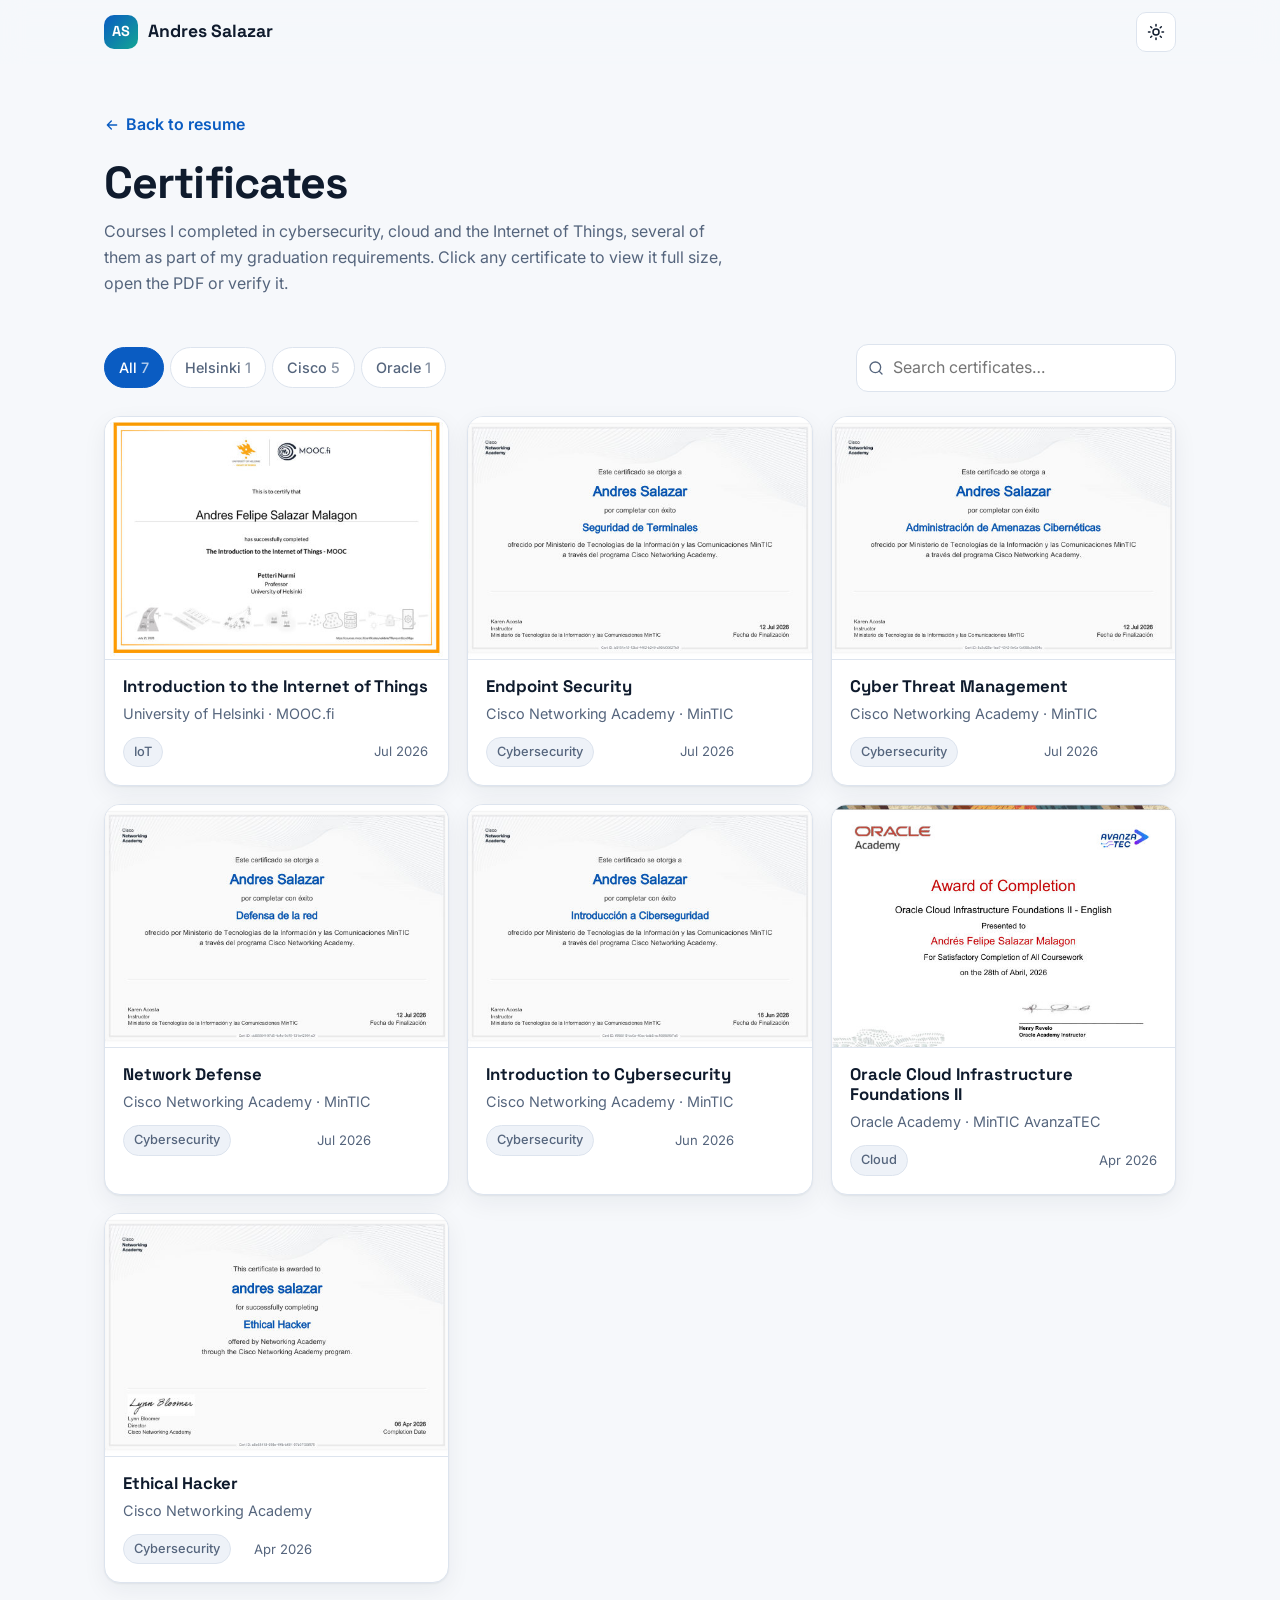
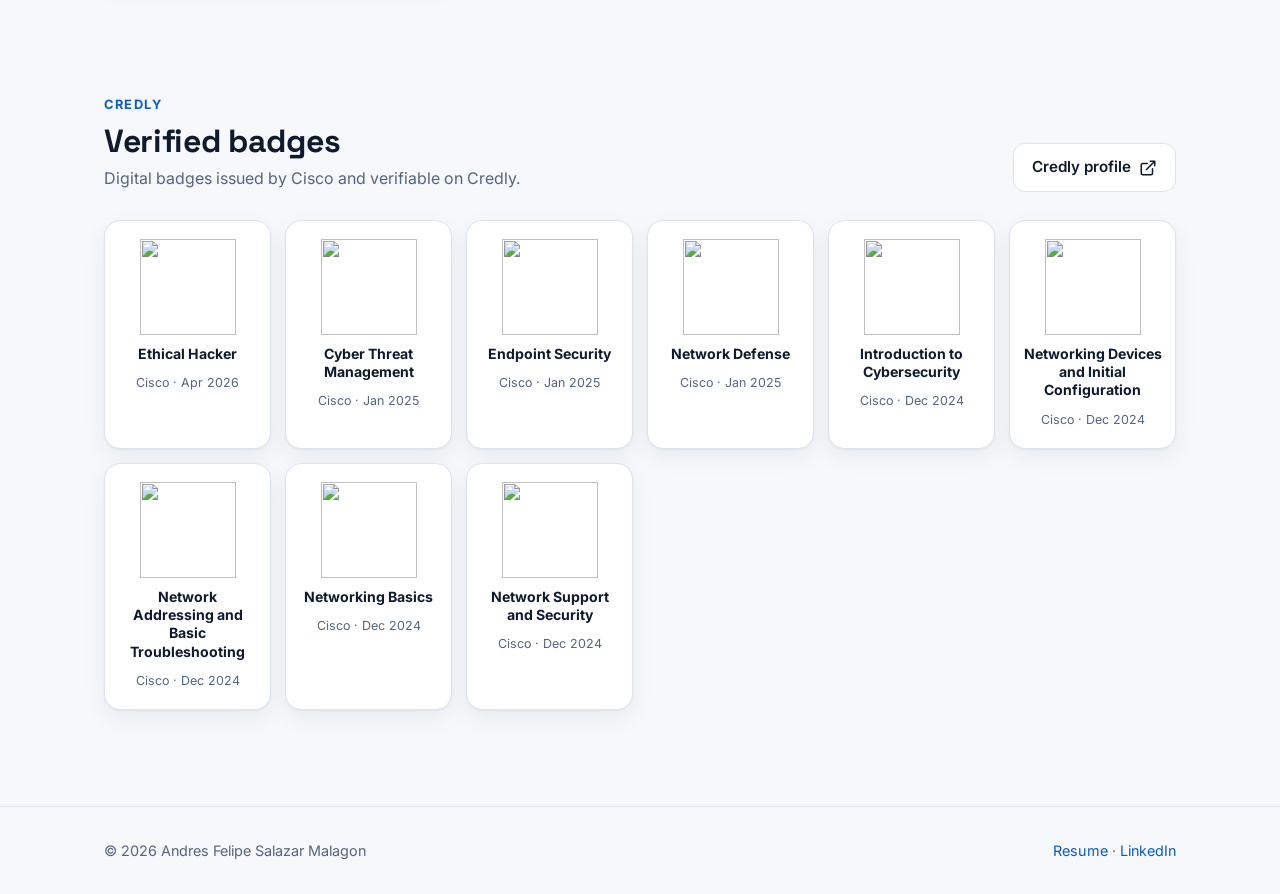
==== certificates.html @ c049ffec "Redesign site, add certificates gallery and Pages workflow - New responsive design with light/dark m" ====
<!DOCTYPE html>
<html lang="en">
<head>
    <meta charset="UTF-8">
    <meta name="viewport" content="width=device-width, initial-scale=1.0">
    <title>Certificates · Andres Felipe Salazar Malagon</title>
    <meta name="description" content="Certificates and verified badges earned by Andres Felipe Salazar Malagon: Cisco, Oracle and University of Helsinki.">
    <link rel="icon" href="data:image/svg+xml,%3Csvg xmlns='http://www.w3.org/2000/svg' viewBox='0 0 64 64'%3E%3Crect width='64' height='64' rx='16' fill='%230a5cc2'/%3E%3Ctext x='50%25' y='54%25' dominant-baseline='middle' text-anchor='middle' font-family='Arial' font-weight='700' font-size='26' fill='white'%3EAS%3C/text%3E%3C/svg%3E">
    <link rel="preconnect" href="https://fonts.googleapis.com">
    <link rel="preconnect" href="https://fonts.gstatic.com" crossorigin>
    <link href="https://fonts.googleapis.com/css2?family=Inter:wght@400;500;600;700&family=Space+Grotesk:wght@500;600;700&display=swap" rel="stylesheet">
    <link rel="stylesheet" href="assets/css/styles.css">
    <script>
        try {
            const t = localStorage.getItem("theme");
            document.documentElement.dataset.theme = t || (matchMedia("(prefers-color-scheme: dark)").matches ? "dark" : "light");
        } catch { /* storage unavailable */ }
    </script>
</head>
<body>
    <svg width="0" height="0" style="position:absolute" aria-hidden="true">
        <defs>
            <symbol id="i-sun" viewBox="0 0 24 24" fill="none" stroke="currentColor" stroke-width="2" stroke-linecap="round"><circle cx="12" cy="12" r="4"/><path d="M12 2v2M12 20v2M4.9 4.9l1.4 1.4M17.7 17.7l1.4 1.4M2 12h2M20 12h2M4.9 19.1l1.4-1.4M17.7 6.3l1.4-1.4"/></symbol>
            <symbol id="i-moon" viewBox="0 0 24 24" fill="none" stroke="currentColor" stroke-width="2" stroke-linecap="round" stroke-linejoin="round"><path d="M21 12.8A9 9 0 1 1 11.2 3a7 7 0 0 0 9.8 9.8Z"/></symbol>
            <symbol id="i-back" viewBox="0 0 24 24" fill="none" stroke="currentColor" stroke-width="2" stroke-linecap="round" stroke-linejoin="round"><path d="M19 12H5M11 18l-6-6 6-6"/></symbol>
            <symbol id="i-search" viewBox="0 0 24 24" fill="none" stroke="currentColor" stroke-width="2" stroke-linecap="round" stroke-linejoin="round"><circle cx="11" cy="11" r="8"/><path d="m21 21-4.3-4.3"/></symbol>
            <symbol id="i-x" viewBox="0 0 24 24" fill="none" stroke="currentColor" stroke-width="2" stroke-linecap="round"><path d="M18 6 6 18M6 6l12 12"/></symbol>
            <symbol id="i-left" viewBox="0 0 24 24" fill="none" stroke="currentColor" stroke-width="2" stroke-linecap="round" stroke-linejoin="round"><path d="m15 18-6-6 6-6"/></symbol>
            <symbol id="i-right" viewBox="0 0 24 24" fill="none" stroke="currentColor" stroke-width="2" stroke-linecap="round" stroke-linejoin="round"><path d="m9 18 6-6-6-6"/></symbol>
            <symbol id="i-external" viewBox="0 0 24 24" fill="none" stroke="currentColor" stroke-width="2" stroke-linecap="round" stroke-linejoin="round"><path d="M15 3h6v6M10 14 21 3M18 13v6a2 2 0 0 1-2 2H5a2 2 0 0 1-2-2V8a2 2 0 0 1 2-2h6"/></symbol>
            <symbol id="i-download" viewBox="0 0 24 24" fill="none" stroke="currentColor" stroke-width="2" stroke-linecap="round" stroke-linejoin="round"><path d="M21 15v4a2 2 0 0 1-2 2H5a2 2 0 0 1-2-2v-4M7 10l5 5 5-5M12 15V3"/></symbol>
            <symbol id="i-check" viewBox="0 0 24 24" fill="none" stroke="currentColor" stroke-width="2" stroke-linecap="round" stroke-linejoin="round"><path d="M22 11.1V12a10 10 0 1 1-5.9-9.1"/><path d="m22 4-10 10-3-3"/></symbol>
        </defs>
    </svg>

    <a class="skip-link" href="#main">Skip to content</a>

    <header class="nav">
        <div class="container">
            <a class="brand" href="index.html" aria-label="Andres Salazar, home">
                <span class="brand-mark">AS</span>
                <span class="brand-name">Andres Salazar</span>
            </a>
            <div class="nav-actions">
                <button class="icon-btn theme-toggle" type="button" aria-label="Toggle dark mode">
                    <svg class="sun"><use href="#i-sun"/></svg>
                    <svg class="moon"><use href="#i-moon"/></svg>
                </button>
            </div>
        </div>
    </header>

    <main id="main">
        <section class="page-hero">
            <div class="container">
                <a class="back-link" href="index.html"><svg><use href="#i-back"/></svg>Back to resume</a>
                <h1>Certificates</h1>
                <p>Courses I completed in cybersecurity, cloud and the Internet of Things, several of them as part of my graduation requirements. Click any certificate to view it full size, open the PDF or verify it.</p>
            </div>
        </section>

        <section class="section" style="padding-top:8px">
            <div class="container">
                <div class="toolbar">
                    <div class="filters" id="filters" role="group" aria-label="Filter by issuer"></div>
                    <label class="search">
                        <span class="sr-only">Search certificates</span>
                        <svg><use href="#i-search"/></svg>
                        <input type="search" id="search" placeholder="Search certificates…" autocomplete="off">
                    </label>
                </div>
                <div class="cert-grid" id="cert-grid" aria-live="polite"></div>
                <p class="empty" id="empty" hidden>No certificates match your search.</p>
            </div>
        </section>

        <section class="section" id="credentials">
            <div class="container">
                <div class="section-head">
                    <div>
                        <span class="kicker">Credly</span>
                        <h2>Verified badges</h2>
                        <p>Digital badges issued by Cisco and verifiable on Credly.</p>
                    </div>
                    <a class="btn" href="https://www.credly.com/users/andres-salazar.0553cc3f/badges" target="_blank" rel="noopener">Credly profile<svg><use href="#i-external"/></svg></a>
                </div>
                <div class="badges" id="badge-grid"></div>
            </div>
        </section>
    </main>

    <footer class="footer">
        <div class="container">
            <span>© <span id="year">2026</span> Andres Felipe Salazar Malagon</span>
            <span><a href="index.html">Resume</a> · <a href="https://www.linkedin.com/in/andres-felipe-salazar-malagon-7b4092320" target="_blank" rel="noopener">LinkedIn</a></span>
        </div>
    </footer>

    <!-- Certificate viewer -->
    <div class="modal" id="viewer" role="dialog" aria-modal="true" aria-labelledby="viewer-title" hidden>
        <div class="modal-dialog">
            <div class="modal-top">
                <div>
                    <h2 id="viewer-title"></h2>
                    <small id="viewer-sub"></small>
                </div>
                <button class="icon-btn" type="button" id="viewer-close" aria-label="Close"><svg><use href="#i-x"/></svg></button>
            </div>
            <div class="modal-tabs" id="viewer-tabs" role="tablist"></div>
            <div class="modal-img">
                <img id="viewer-img" alt="">
                <button class="icon-btn modal-nav prev" type="button" id="viewer-prev" aria-label="Previous certificate"><svg><use href="#i-left"/></svg></button>
                <button class="icon-btn modal-nav next" type="button" id="viewer-next" aria-label="Next certificate"><svg><use href="#i-right"/></svg></button>
            </div>
            <div class="modal-bottom">
                <span class="cert-id" id="viewer-id"></span>
                <a class="btn" id="viewer-verify" target="_blank" rel="noopener"><svg><use href="#i-check"/></svg>Verify</a>
                <a class="btn" id="viewer-pdf" target="_blank" rel="noopener"><svg><use href="#i-external"/></svg>Open PDF</a>
                <a class="btn btn-primary" id="viewer-download" download><svg><use href="#i-download"/></svg>Download</a>
            </div>
        </div>
    </div>

    <script src="assets/js/data.js"></script>
    <script src="assets/js/main.js"></script>
    <script src="assets/js/certificates.js"></script>
</body>
</html>
---- assets/css/styles.css ----
/* ===== Design tokens ===== */
:root {
    --bg: #f6f8fb;
    --bg-elev: #ffffff;
    --bg-soft: #eef2f8;
    --text: #0f1b2d;
    --text-muted: #55657d;
    --border: #dde4ee;
    --accent: #0a5cc2;
    --accent-strong: #004b87;
    --accent-soft: #e3eefc;
    --accent-2: #12a594;
    --shadow: 0 1px 2px rgba(15, 27, 45, .06), 0 8px 24px rgba(15, 27, 45, .06);
    --shadow-hover: 0 2px 4px rgba(15, 27, 45, .08), 0 16px 40px rgba(15, 27, 45, .12);
    --radius: 16px;
    --radius-sm: 10px;
    --max: 1120px;
    --nav-h: 64px;
    --font: "Inter", system-ui, -apple-system, "Segoe UI", Roboto, sans-serif;
    --font-display: "Space Grotesk", var(--font);
    color-scheme: light;
}

@media (prefers-color-scheme: dark) {
    :root:not([data-theme="light"]) {
        --bg: #0b1220;
        --bg-elev: #111a2c;
        --bg-soft: #16213a;
        --text: #e7edf7;
        --text-muted: #9aa8bf;
        --border: #23304a;
        --accent: #5aa2ff;
        --accent-strong: #8cbcff;
        --accent-soft: #15284a;
        --accent-2: #3dd6c0;
        --shadow: 0 1px 2px rgba(0, 0, 0, .3), 0 8px 24px rgba(0, 0, 0, .25);
        --shadow-hover: 0 2px 4px rgba(0, 0, 0, .35), 0 16px 40px rgba(0, 0, 0, .4);
        color-scheme: dark;
    }
}

:root[data-theme="dark"] {
    --bg: #0b1220;
    --bg-elev: #111a2c;
    --bg-soft: #16213a;
    --text: #e7edf7;
    --text-muted: #9aa8bf;
    --border: #23304a;
    --accent: #5aa2ff;
    --accent-strong: #8cbcff;
    --accent-soft: #15284a;
    --accent-2: #3dd6c0;
    --shadow: 0 1px 2px rgba(0, 0, 0, .3), 0 8px 24px rgba(0, 0, 0, .25);
    --shadow-hover: 0 2px 4px rgba(0, 0, 0, .35), 0 16px 40px rgba(0, 0, 0, .4);
    color-scheme: dark;
}

/* ===== Base ===== */
*, *::before, *::after { box-sizing: border-box; }
[hidden] { display: none !important; }

html { scroll-behavior: smooth; scroll-padding-top: calc(var(--nav-h) + 16px); }

body {
    margin: 0;
    font-family: var(--font);
    font-size: 16px;
    line-height: 1.6;
    color: var(--text);
    background: var(--bg);
    -webkit-font-smoothing: antialiased;
    overflow-x: hidden;
}

img { max-width: 100%; display: block; }
a { color: var(--accent); text-decoration: none; }
a:hover { text-decoration: underline; }
h1, h2, h3 { font-family: var(--font-display); line-height: 1.2; margin: 0; }
p { margin: 0 0 1em; }
:focus-visible { outline: 2px solid var(--accent); outline-offset: 3px; border-radius: 6px; }

.container { width: 100%; max-width: var(--max); margin: 0 auto; padding: 0 16px; }
@media (min-width: 640px) { .container { padding: 0 24px; } }

.sr-only {
    position: absolute; width: 1px; height: 1px; padding: 0; margin: -1px;
    overflow: hidden; clip: rect(0, 0, 0, 0); border: 0;
}

.skip-link {
    position: absolute; left: 16px; top: -48px; z-index: 100;
    background: var(--accent); color: #fff; padding: 8px 14px; border-radius: 8px;
}
.skip-link:focus { top: 12px; }

/* ===== Navigation ===== */
.nav {
    position: sticky; top: 0; z-index: 50;
    height: var(--nav-h);
    background: color-mix(in srgb, var(--bg) 82%, transparent);
    backdrop-filter: saturate(160%) blur(12px);
    -webkit-backdrop-filter: saturate(160%) blur(12px);
    border-bottom: 1px solid transparent;
    transition: border-color .2s;
}
.nav.scrolled { border-bottom-color: var(--border); }
.nav .container { display: flex; align-items: center; justify-content: space-between; height: 100%; gap: 16px; }

.brand {
    font-family: var(--font-display); font-weight: 700; font-size: 1.1rem;
    color: var(--text); display: flex; align-items: center; gap: 10px; white-space: nowrap;
}
@media (max-width: 380px) { .brand-name { display: none; } }
.brand:hover { text-decoration: none; }
.brand-mark {
    width: 34px; height: 34px; border-radius: 10px;
    background: linear-gradient(135deg, var(--accent), var(--accent-2));
    color: #fff; display: grid; place-items: center; font-size: .9rem; letter-spacing: .5px;
}

.nav-links { display: flex; align-items: center; gap: 4px; list-style: none; margin: 0; padding: 0; }
.nav-links a {
    display: block; padding: 8px 12px; border-radius: 8px;
    color: var(--text-muted); font-weight: 500; font-size: .95rem;
}
.nav-links a:hover { color: var(--text); background: var(--bg-soft); text-decoration: none; }
.nav-links a.active { color: var(--accent); background: var(--accent-soft); }

.nav-actions { display: flex; align-items: center; gap: 8px; }

.icon-btn {
    width: 40px; height: 40px; border-radius: 10px;
    display: inline-grid; place-items: center;
    border: 1px solid var(--border); background: var(--bg-elev); color: var(--text);
    cursor: pointer; transition: background .15s, border-color .15s, transform .15s;
}
.icon-btn:hover { background: var(--bg-soft); }
.icon-btn:active { transform: scale(.96); }
.icon-btn svg { width: 18px; height: 18px; }

.theme-toggle .moon { display: none; }
:root[data-theme="dark"] .theme-toggle .sun { display: none; }
:root[data-theme="dark"] .theme-toggle .moon { display: block; }

.menu-toggle { display: none; }

@media (max-width: 860px) {
    .menu-toggle { display: inline-grid; }
    .nav-links {
        position: fixed; top: var(--nav-h); left: 0; right: 0;
        flex-direction: column; align-items: stretch; gap: 2px;
        padding: 12px 16px 20px;
        background: var(--bg-elev); border-bottom: 1px solid var(--border);
        box-shadow: var(--shadow);
        transform: translateY(-8px); opacity: 0; pointer-events: none;
        transition: transform .2s, opacity .2s;
    }
    .nav-links.open { transform: none; opacity: 1; pointer-events: auto; }
    .nav-links a { padding: 12px; }
}

/* ===== Buttons & chips ===== */
.btn {
    display: inline-flex; align-items: center; gap: 8px;
    padding: 11px 18px; border-radius: 12px; font-weight: 600; font-size: .95rem;
    border: 1px solid var(--border); background: var(--bg-elev); color: var(--text);
    cursor: pointer; transition: transform .15s, box-shadow .15s, background .15s;
}
.btn:hover { text-decoration: none; transform: translateY(-1px); box-shadow: var(--shadow); }
.btn svg { width: 18px; height: 18px; }
.btn-primary { background: var(--accent); border-color: var(--accent); color: #fff; }
:root[data-theme="dark"] .btn-primary { color: #06101f; }
@media (prefers-color-scheme: dark) { :root:not([data-theme="light"]) .btn-primary { color: #06101f; } }

.chip {
    display: inline-flex; align-items: center;
    padding: 4px 10px; border-radius: 999px;
    font-size: .8rem; font-weight: 500;
    background: var(--bg-soft); color: var(--text-muted); border: 1px solid var(--border);
}
.chip-list { display: flex; flex-wrap: wrap; gap: 6px; list-style: none; padding: 0; margin: 0; }

/* ===== Hero ===== */
.hero { padding: 56px 0 40px; position: relative; }
.hero::before {
    content: ""; position: absolute; inset: -120px 0 auto; height: 520px; z-index: -1;
    background:
        radial-gradient(600px 300px at 15% 20%, color-mix(in srgb, var(--accent) 18%, transparent), transparent 70%),
        radial-gradient(500px 280px at 85% 10%, color-mix(in srgb, var(--accent-2) 16%, transparent), transparent 70%);
}
.hero-grid { display: grid; grid-template-columns: auto 1fr; gap: 40px; align-items: center; }

.avatar {
    width: 176px; height: 176px; border-radius: 28px; overflow: hidden;
    border: 4px solid var(--bg-elev); box-shadow: var(--shadow-hover);
    background: var(--bg-soft);
}
.avatar img { width: 100%; height: 100%; object-fit: cover; }

.eyebrow {
    display: inline-flex; align-items: center; gap: 8px;
    font-size: .85rem; font-weight: 600; color: var(--accent-2);
    background: color-mix(in srgb, var(--accent-2) 12%, transparent);
    padding: 5px 12px; border-radius: 999px; margin-bottom: 14px;
}
.eyebrow .dot { width: 8px; height: 8px; border-radius: 50%; background: var(--accent-2); animation: pulse 2s infinite; }
@keyframes pulse { 0%, 100% { opacity: 1; } 50% { opacity: .35; } }

.hero h1 { font-size: clamp(2rem, 5vw, 3.2rem); letter-spacing: -.02em; margin-bottom: 8px; }
.hero .role { font-size: clamp(1.05rem, 2.2vw, 1.3rem); color: var(--text-muted); margin-bottom: 18px; }
.hero .role strong { color: var(--text); font-weight: 600; }
.hero .typed { color: var(--accent); font-weight: 600; border-right: 2px solid var(--accent); padding-right: 2px; }
.hero-meta { display: flex; flex-wrap: wrap; gap: 8px 18px; color: var(--text-muted); font-size: .95rem; margin-bottom: 24px; }
.hero-meta span { display: inline-flex; align-items: center; gap: 6px; }
.hero-meta svg { width: 16px; height: 16px; }
.hero-actions { display: flex; flex-wrap: wrap; gap: 10px; }

.stats { display: grid; grid-template-columns: repeat(4, 1fr); gap: 12px; margin-top: 40px; }
.stat {
    background: var(--bg-elev); border: 1px solid var(--border); border-radius: var(--radius);
    padding: 18px; box-shadow: var(--shadow);
}
.stat b { display: block; font-family: var(--font-display); font-size: 1.8rem; color: var(--accent); line-height: 1.1; }
.stat span { color: var(--text-muted); font-size: .9rem; }

@media (max-width: 760px) {
    .hero { padding-top: 32px; }
    .hero-grid { grid-template-columns: 1fr; gap: 24px; }
    .avatar { width: 128px; height: 128px; border-radius: 24px; }
    .stats { grid-template-columns: repeat(2, 1fr); }
}

/* ===== Sections ===== */
.section { padding: 56px 0; }
.section-head { display: flex; align-items: end; justify-content: space-between; gap: 16px; margin-bottom: 28px; flex-wrap: wrap; }
.section-head h2 { font-size: clamp(1.5rem, 3vw, 2rem); letter-spacing: -.01em; }
.section-head p { color: var(--text-muted); margin: 6px 0 0; max-width: 60ch; }
.kicker { font-size: .8rem; font-weight: 700; letter-spacing: .12em; text-transform: uppercase; color: var(--accent); margin-bottom: 6px; display: block; }

.card {
    background: var(--bg-elev); border: 1px solid var(--border); border-radius: var(--radius);
    padding: 24px; box-shadow: var(--shadow);
}

.about-grid { display: grid; grid-template-columns: 1.6fr 1fr; gap: 20px; }
.about-grid .card p:last-child { margin-bottom: 0; }
.facts { list-style: none; margin: 0; padding: 0; display: grid; gap: 14px; }
.facts li { display: grid; gap: 2px; }
.facts small { color: var(--text-muted); font-size: .8rem; text-transform: uppercase; letter-spacing: .06em; }
@media (max-width: 760px) { .about-grid { grid-template-columns: 1fr; } }

/* ===== Timeline ===== */
.timeline { position: relative; display: grid; gap: 20px; padding-left: 28px; }
.timeline::before { content: ""; position: absolute; left: 7px; top: 8px; bottom: 8px; width: 2px; background: var(--border); }
.tl-item { position: relative; }
.tl-item::before {
    content: ""; position: absolute; left: -28px; top: 28px;
    width: 16px; height: 16px; border-radius: 50%;
    background: var(--bg); border: 3px solid var(--accent);
}
.tl-item.current::before { background: var(--accent); box-shadow: 0 0 0 5px var(--accent-soft); }
.tl-head { display: flex; justify-content: space-between; align-items: start; gap: 12px; flex-wrap: wrap; margin-bottom: 8px; }
.tl-head h3 { font-size: 1.2rem; }
.tl-org { color: var(--accent); font-weight: 600; }
.tl-date { font-size: .85rem; color: var(--text-muted); white-space: nowrap; background: var(--bg-soft); padding: 4px 10px; border-radius: 999px; }
.tl-item ul { margin: 12px 0 0; padding-left: 18px; color: var(--text-muted); }
.tl-item li { margin: 6px 0; }
.tl-item li::marker { color: var(--accent); }
.tl-item .chip-list { margin-top: 14px; }

.collapsible { overflow: hidden; transition: max-height .35s ease; }
.collapsible:not(.expanded) { max-height: 140px; mask-image: linear-gradient(#000 60%, transparent); -webkit-mask-image: linear-gradient(#000 60%, transparent); }
.toggle-more {
    margin-top: 10px; background: none; border: 0; padding: 4px 0; cursor: pointer;
    color: var(--accent); font-weight: 600; font: inherit; display: inline-flex; align-items: center; gap: 6px;
}
.toggle-more svg { width: 16px; height: 16px; transition: transform .2s; }
.toggle-more[aria-expanded="true"] svg { transform: rotate(180deg); }

/* ===== Projects ===== */
.grid-cards { display: grid; grid-template-columns: repeat(auto-fill, minmax(280px, 1fr)); gap: 16px; }
.project { display: flex; flex-direction: column; gap: 10px; transition: transform .2s, box-shadow .2s, border-color .2s; }
.project:hover { transform: translateY(-4px); box-shadow: var(--shadow-hover); border-color: color-mix(in srgb, var(--accent) 40%, var(--border)); }
.project-icon {
    width: 44px; height: 44px; border-radius: 12px; display: grid; place-items: center;
    background: var(--accent-soft); color: var(--accent);
}
.project-icon svg { width: 22px; height: 22px; }
.project h3 { font-size: 1.08rem; }
.project p { color: var(--text-muted); font-size: .95rem; margin: 0; flex: 1; }
.project .meta { font-size: .8rem; color: var(--text-muted); }

/* ===== Skills ===== */
.skills-grid { display: grid; grid-template-columns: repeat(auto-fit, minmax(240px, 1fr)); gap: 16px; }
.skills-grid h3 { font-size: 1rem; margin-bottom: 12px; display: flex; align-items: center; gap: 8px; }
.skills-grid h3 svg { width: 18px; height: 18px; color: var(--accent); }
.skills-grid .chip { font-size: .85rem; padding: 6px 12px; background: var(--bg); }

/* ===== Badges (Credly) ===== */
.badges { display: grid; grid-template-columns: repeat(auto-fill, minmax(150px, 1fr)); gap: 14px; }
.badge {
    display: flex; flex-direction: column; align-items: center; text-align: center; gap: 10px;
    padding: 18px 12px; color: var(--text); transition: transform .2s, box-shadow .2s;
}
.badge:hover { text-decoration: none; transform: translateY(-4px); box-shadow: var(--shadow-hover); }
.badge img { width: 96px; height: 96px; object-fit: contain; }
.badge strong { font-size: .88rem; line-height: 1.3; }
.badge small { color: var(--text-muted); font-size: .78rem; }

/* ===== Certificates preview strip ===== */
.cert-strip { display: grid; grid-template-columns: repeat(auto-fill, minmax(220px, 1fr)); gap: 14px; }

/* ===== Education ===== */
.edu { display: flex; gap: 18px; align-items: center; flex-wrap: wrap; }
.edu-icon { width: 56px; height: 56px; border-radius: 14px; background: var(--accent-soft); color: var(--accent); display: grid; place-items: center; flex: none; }
.edu-icon svg { width: 28px; height: 28px; }
.edu h3 { font-size: 1.15rem; }
.edu p { margin: 2px 0 0; color: var(--text-muted); }
.edu .chip { margin-left: auto; background: color-mix(in srgb, var(--accent-2) 14%, transparent); color: var(--accent-2); border-color: transparent; font-weight: 600; }

.lang-list { display: grid; gap: 14px; }
.lang-row { display: grid; gap: 6px; }
.lang-row div { display: flex; justify-content: space-between; font-size: .95rem; }
.lang-row div span { color: var(--text-muted); }
.bar { height: 8px; border-radius: 999px; background: var(--bg-soft); overflow: hidden; }
.bar i { display: block; height: 100%; width: 0; border-radius: inherit; background: linear-gradient(90deg, var(--accent), var(--accent-2)); transition: width 1.2s ease; }
.revealed .bar i { width: var(--w); }

/* ===== Contact & footer ===== */
.contact {
    text-align: center; padding: 48px 24px;
    background:
        radial-gradient(400px 200px at 20% 0%, color-mix(in srgb, var(--accent) 16%, transparent), transparent 70%),
        radial-gradient(400px 200px at 80% 100%, color-mix(in srgb, var(--accent-2) 14%, transparent), transparent 70%),
        var(--bg-elev);
}
.contact h2 { font-size: clamp(1.5rem, 3vw, 2rem); margin-bottom: 10px; }
.contact p { color: var(--text-muted); max-width: 52ch; margin: 0 auto 24px; }
.contact .hero-actions { justify-content: center; }

.footer { padding: 32px 0; color: var(--text-muted); font-size: .9rem; border-top: 1px solid var(--border); margin-top: 40px; }
.footer .container { display: flex; justify-content: space-between; gap: 12px; flex-wrap: wrap; }

.toast {
    position: fixed; left: 50%; bottom: 24px; z-index: 200;
    transform: translate(-50%, 20px); opacity: 0; pointer-events: none;
    background: var(--text); color: var(--bg); padding: 10px 18px; border-radius: 10px;
    font-weight: 500; transition: transform .25s, opacity .25s;
}
.toast.show { transform: translate(-50%, 0); opacity: 1; }

/* ===== Certificates page ===== */
.page-hero { padding: 48px 0 24px; }
.page-hero h1 { font-size: clamp(1.9rem, 4.5vw, 2.8rem); letter-spacing: -.02em; margin-bottom: 10px; }
.page-hero p { color: var(--text-muted); max-width: 64ch; }
.back-link { display: inline-flex; align-items: center; gap: 6px; font-weight: 600; margin-bottom: 18px; }
.back-link svg { width: 16px; height: 16px; }

.toolbar { display: flex; gap: 12px; flex-wrap: wrap; align-items: center; margin-bottom: 24px; }
.filters { display: flex; gap: 6px; flex-wrap: wrap; }
.filter {
    padding: 8px 14px; border-radius: 999px; font: inherit; font-size: .9rem; font-weight: 500;
    border: 1px solid var(--border); background: var(--bg-elev); color: var(--text-muted); cursor: pointer;
}
.filter:hover { color: var(--text); }
.filter[aria-pressed="true"] { background: var(--accent); border-color: var(--accent); color: #fff; }
.filter .count { opacity: .7; margin-left: 4px; }
.search { position: relative; margin-left: auto; flex: 1 1 220px; max-width: 320px; }
.search svg { position: absolute; left: 12px; top: 50%; transform: translateY(-50%); width: 16px; height: 16px; color: var(--text-muted); }
.search input {
    width: 100%; padding: 10px 12px 10px 36px; border-radius: 12px; font: inherit;
    border: 1px solid var(--border); background: var(--bg-elev); color: var(--text);
}
@media (max-width: 640px) { .search { max-width: none; margin-left: 0; } }

.cert-grid { display: grid; grid-template-columns: repeat(auto-fill, minmax(280px, 1fr)); gap: 18px; }
.cert-card {
    padding: 0; overflow: hidden; display: flex; flex-direction: column; cursor: pointer;
    text-align: left; font: inherit; color: inherit;
    transition: transform .2s, box-shadow .2s, border-color .2s;
}
.cert-card:hover { transform: translateY(-4px); box-shadow: var(--shadow-hover); border-color: color-mix(in srgb, var(--accent) 40%, var(--border)); }
.cert-thumb { aspect-ratio: 1.414 / 1; background: #f3f4f6; border-bottom: 1px solid var(--border); overflow: hidden; position: relative; }
.cert-thumb img { width: 100%; height: 100%; object-fit: cover; object-position: top; transition: transform .35s; }
.cert-card:hover .cert-thumb img { transform: scale(1.04); }
.cert-thumb .zoom {
    position: absolute; inset: 0; display: grid; place-items: center;
    background: rgba(8, 18, 36, .45); color: #fff; opacity: 0; transition: opacity .2s; font-weight: 600;
}
.cert-card:hover .zoom, .cert-card:focus-visible .zoom { opacity: 1; }
.cert-body { padding: 16px 18px 18px; display: grid; gap: 6px; }
.cert-body h3 { font-size: 1.05rem; }
.cert-body .issuer { color: var(--text-muted); font-size: .9rem; }
.cert-body .row { display: flex; justify-content: space-between; align-items: center; gap: 8px; margin-top: 6px; }
.cert-body .date { font-size: .82rem; color: var(--text-muted); }
.empty { text-align: center; color: var(--text-muted); padding: 40px 0; }

/* Modal / lightbox */
.modal {
    position: fixed; inset: 0; z-index: 100; display: none;
    background: rgba(4, 10, 22, .72); backdrop-filter: blur(6px); -webkit-backdrop-filter: blur(6px);
    padding: 16px; overflow-y: auto;
}
.modal.open { display: grid; place-items: center; animation: fade .2s; }
@keyframes fade { from { opacity: 0; } to { opacity: 1; } }
.modal-dialog {
    width: 100%; max-width: 980px; background: var(--bg-elev); border-radius: var(--radius);
    border: 1px solid var(--border); box-shadow: var(--shadow-hover); overflow: hidden;
    animation: pop .22s ease;
}
@keyframes pop { from { transform: translateY(12px) scale(.98); } to { transform: none; } }
.modal-top { display: flex; align-items: center; justify-content: space-between; gap: 12px; padding: 14px 16px; border-bottom: 1px solid var(--border); }
.modal-top h2 { font-size: 1.1rem; }
.modal-top small { color: var(--text-muted); display: block; font-size: .85rem; }
.modal-tabs { display: flex; gap: 6px; padding: 12px 16px 0; flex-wrap: wrap; }
.modal-img { padding: 16px; background: var(--bg-soft); position: relative; }
.modal-img img { width: 100%; height: auto; border-radius: 8px; box-shadow: var(--shadow); background: #fff; }
.modal-nav { position: absolute; top: 50%; transform: translateY(-50%); }
.modal-nav.prev { left: 24px; }
.modal-nav.next { right: 24px; }
.modal-bottom { display: flex; gap: 10px; flex-wrap: wrap; align-items: center; padding: 14px 16px; }
.modal-bottom .cert-id { font-size: .8rem; color: var(--text-muted); margin-right: auto; word-break: break-all; }
@media (max-width: 640px) {
    .modal { padding: 0; }
    .modal-dialog { border-radius: 0; min-height: 100%; }
    .modal-nav { display: none; }
    .modal-bottom .btn { flex: 1 1 auto; justify-content: center; }
}

/* ===== Reveal on scroll ===== */
.reveal { opacity: 0; transform: translateY(16px); transition: opacity .6s ease, transform .6s ease; }
.reveal.revealed { opacity: 1; transform: none; }

@media (prefers-reduced-motion: reduce) {
    html { scroll-behavior: auto; }
    *, *::before, *::after { animation: none !important; transition: none !important; }
    .reveal { opacity: 1; transform: none; }
}

/* ===== Print: clean one-column CV ===== */
@media print {
    .nav, .hero-actions, .contact, .footer, .toggle-more, .stats, .hero::before, #credentials, .toast { display: none !important; }
    body { background: #fff; color: #000; font-size: 11pt; }
    .card { box-shadow: none; border-color: #ccc; break-inside: avoid; }
    .collapsible:not(.expanded) { max-height: none; mask-image: none; -webkit-mask-image: none; }
    .reveal { opacity: 1; transform: none; }
    .section { padding: 16px 0; }
}
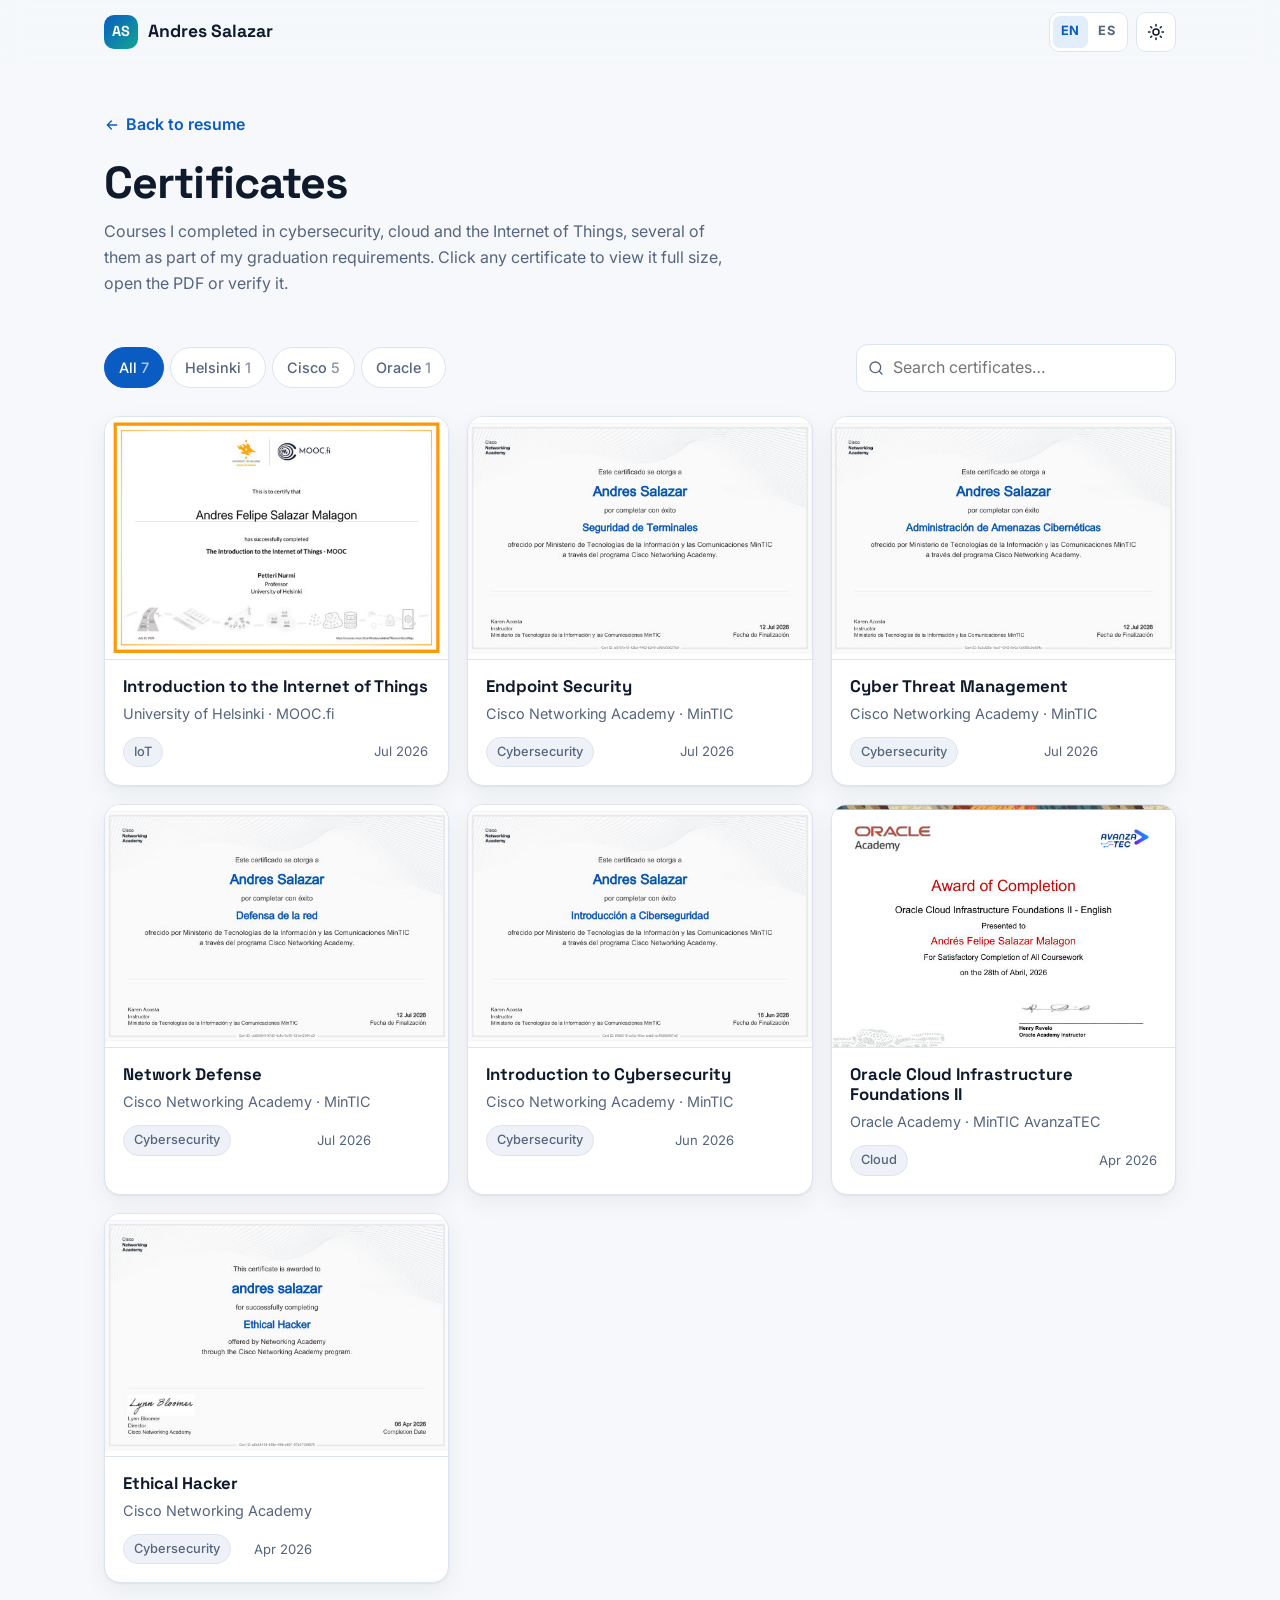
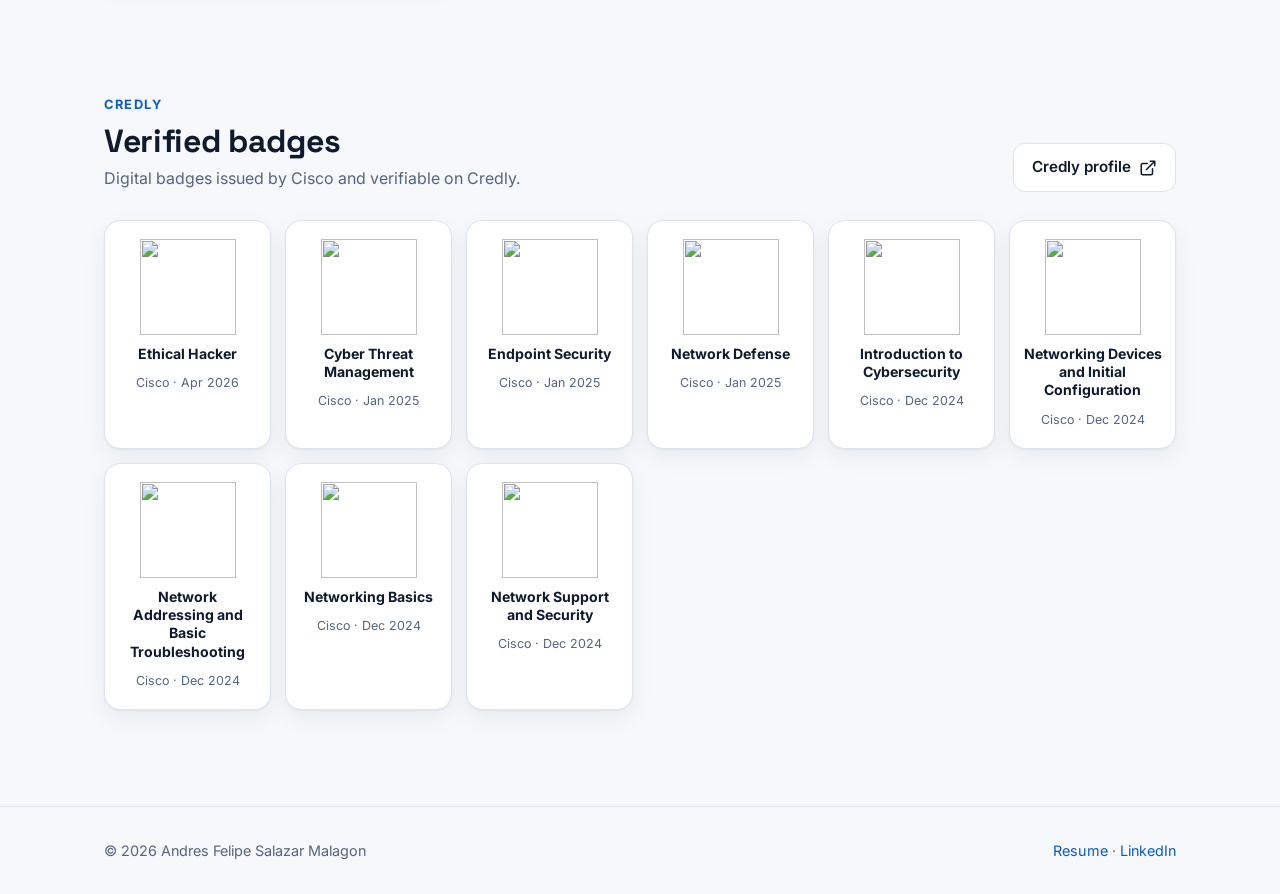
==== commit 22d9c371: "Add English/Spanish language switcher Co-Authored-By: Claude Opus 5.5 <noreply@anthropic.com>" ====
--- a/certificates.html
+++ b/certificates.html
@@ -3,8 +3,8 @@
 <head>
     <meta charset="UTF-8">
     <meta name="viewport" content="width=device-width, initial-scale=1.0">
-    <title>Certificates · Andres Felipe Salazar Malagon</title>
-    <meta name="description" content="Certificates and verified badges earned by Andres Felipe Salazar Malagon: Cisco, Oracle and University of Helsinki.">
+    <title data-i18n="meta.certs.title">Certificates · Andres Felipe Salazar Malagon</title>
+    <meta name="description" data-i18n-attr="content:meta.certs.desc" content="Certificates and verified badges earned by Andres Felipe Salazar Malagon: Cisco, Oracle and University of Helsinki.">
     <link rel="icon" href="data:image/svg+xml,%3Csvg xmlns='http://www.w3.org/2000/svg' viewBox='0 0 64 64'%3E%3Crect width='64' height='64' rx='16' fill='%230a5cc2'/%3E%3Ctext x='50%25' y='54%25' dominant-baseline='middle' text-anchor='middle' font-family='Arial' font-weight='700' font-size='26' fill='white'%3EAS%3C/text%3E%3C/svg%3E">
     <link rel="preconnect" href="https://fonts.googleapis.com">
     <link rel="preconnect" href="https://fonts.gstatic.com" crossorigin>
@@ -33,16 +33,20 @@
         </defs>
     </svg>
 
-    <a class="skip-link" href="#main">Skip to content</a>
+    <a class="skip-link" href="#main" data-i18n="nav.skip">Skip to content</a>
 
     <header class="nav">
         <div class="container">
-            <a class="brand" href="index.html" aria-label="Andres Salazar, home">
+            <a class="brand" href="index.html" aria-label="Andres Salazar, home" data-i18n-attr="aria-label:nav.home">
                 <span class="brand-mark">AS</span>
                 <span class="brand-name">Andres Salazar</span>
             </a>
             <div class="nav-actions">
-                <button class="icon-btn theme-toggle" type="button" aria-label="Toggle dark mode">
+                <div class="lang-switch" role="group" aria-label="Language" data-i18n-attr="aria-label:nav.lang">
+                    <button type="button" data-lang="en" aria-pressed="true" lang="en">EN</button>
+                    <button type="button" data-lang="es" aria-pressed="false" lang="es">ES</button>
+                </div>
+                <button class="icon-btn theme-toggle" type="button" aria-label="Toggle dark mode" data-i18n-attr="aria-label:nav.theme">
                     <svg class="sun"><use href="#i-sun"/></svg>
                     <svg class="moon"><use href="#i-moon"/></svg>
                 </button>
@@ -53,24 +57,24 @@
     <main id="main">
         <section class="page-hero">
             <div class="container">
-                <a class="back-link" href="index.html"><svg><use href="#i-back"/></svg>Back to resume</a>
-                <h1>Certificates</h1>
-                <p>Courses I completed in cybersecurity, cloud and the Internet of Things, several of them as part of my graduation requirements. Click any certificate to view it full size, open the PDF or verify it.</p>
+                <a class="back-link" href="index.html"><svg><use href="#i-back"/></svg><span data-i18n="certs.back">Back to resume</span></a>
+                <h1 data-i18n="certs.title">Certificates</h1>
+                <p data-i18n="certs.intro">Courses I completed in cybersecurity, cloud and the Internet of Things, several of them as part of my graduation requirements. Click any certificate to view it full size, open the PDF or verify it.</p>
             </div>
         </section>
 
         <section class="section" style="padding-top:8px">
             <div class="container">
                 <div class="toolbar">
-                    <div class="filters" id="filters" role="group" aria-label="Filter by issuer"></div>
+                    <div class="filters" id="filters" role="group" aria-label="Filter by issuer" data-i18n-attr="aria-label:certs.filterLabel"></div>
                     <label class="search">
-                        <span class="sr-only">Search certificates</span>
+                        <span class="sr-only" data-i18n="certs.searchLabel">Search certificates</span>
                         <svg><use href="#i-search"/></svg>
-                        <input type="search" id="search" placeholder="Search certificates…" autocomplete="off">
+                        <input type="search" id="search" placeholder="Search certificates…" data-i18n-attr="placeholder:certs.search" autocomplete="off">
                     </label>
                 </div>
                 <div class="cert-grid" id="cert-grid" aria-live="polite"></div>
-                <p class="empty" id="empty" hidden>No certificates match your search.</p>
+                <p class="empty" id="empty" hidden data-i18n="certs.empty">No certificates match your search.</p>
             </div>
         </section>
 
@@ -79,10 +83,10 @@
                 <div class="section-head">
                     <div>
                         <span class="kicker">Credly</span>
-                        <h2>Verified badges</h2>
-                        <p>Digital badges issued by Cisco and verifiable on Credly.</p>
+                        <h2 data-i18n="certs.badgesTitle">Verified badges</h2>
+                        <p data-i18n="certs.badgesDesc">Digital badges issued by Cisco and verifiable on Credly.</p>
                     </div>
-                    <a class="btn" href="https://www.credly.com/users/andres-salazar.0553cc3f/badges" target="_blank" rel="noopener">Credly profile<svg><use href="#i-external"/></svg></a>
+                    <a class="btn" href="https://www.credly.com/users/andres-salazar.0553cc3f/badges" target="_blank" rel="noopener"><span data-i18n="cred.profile">Credly profile</span><svg><use href="#i-external"/></svg></a>
                 </div>
                 <div class="badges" id="badge-grid"></div>
             </div>
@@ -92,7 +96,7 @@
     <footer class="footer">
         <div class="container">
             <span>© <span id="year">2026</span> Andres Felipe Salazar Malagon</span>
-            <span><a href="index.html">Resume</a> · <a href="https://www.linkedin.com/in/andres-felipe-salazar-malagon-7b4092320" target="_blank" rel="noopener">LinkedIn</a></span>
+            <span><a href="index.html" data-i18n="footer.resume">Resume</a> · <a href="https://www.linkedin.com/in/andres-felipe-salazar-malagon-7b4092320" target="_blank" rel="noopener">LinkedIn</a></span>
         </div>
     </footer>
 
@@ -104,24 +108,25 @@
                     <h2 id="viewer-title"></h2>
                     <small id="viewer-sub"></small>
                 </div>
-                <button class="icon-btn" type="button" id="viewer-close" aria-label="Close"><svg><use href="#i-x"/></svg></button>
+                <button class="icon-btn" type="button" id="viewer-close" aria-label="Close" data-i18n-attr="aria-label:viewer.close"><svg><use href="#i-x"/></svg></button>
             </div>
             <div class="modal-tabs" id="viewer-tabs" role="tablist"></div>
             <div class="modal-img">
                 <img id="viewer-img" alt="">
-                <button class="icon-btn modal-nav prev" type="button" id="viewer-prev" aria-label="Previous certificate"><svg><use href="#i-left"/></svg></button>
-                <button class="icon-btn modal-nav next" type="button" id="viewer-next" aria-label="Next certificate"><svg><use href="#i-right"/></svg></button>
+                <button class="icon-btn modal-nav prev" type="button" id="viewer-prev" aria-label="Previous certificate" data-i18n-attr="aria-label:viewer.prev"><svg><use href="#i-left"/></svg></button>
+                <button class="icon-btn modal-nav next" type="button" id="viewer-next" aria-label="Next certificate" data-i18n-attr="aria-label:viewer.next"><svg><use href="#i-right"/></svg></button>
             </div>
             <div class="modal-bottom">
                 <span class="cert-id" id="viewer-id"></span>
-                <a class="btn" id="viewer-verify" target="_blank" rel="noopener"><svg><use href="#i-check"/></svg>Verify</a>
-                <a class="btn" id="viewer-pdf" target="_blank" rel="noopener"><svg><use href="#i-external"/></svg>Open PDF</a>
-                <a class="btn btn-primary" id="viewer-download" download><svg><use href="#i-download"/></svg>Download</a>
+                <a class="btn" id="viewer-verify" target="_blank" rel="noopener"><svg><use href="#i-check"/></svg><span data-i18n="viewer.verify">Verify</span></a>
+                <a class="btn" id="viewer-pdf" target="_blank" rel="noopener"><svg><use href="#i-external"/></svg><span data-i18n="viewer.open">Open PDF</span></a>
+                <a class="btn btn-primary" id="viewer-download" download><svg><use href="#i-download"/></svg><span data-i18n="viewer.download">Download</span></a>
             </div>
         </div>
     </div>
 
     <script src="assets/js/data.js"></script>
+    <script src="assets/js/i18n.js"></script>
     <script src="assets/js/main.js"></script>
     <script src="assets/js/certificates.js"></script>
 </body>
--- a/assets/css/styles.css
+++ b/assets/css/styles.css
@@ -138,6 +138,18 @@
 .icon-btn:active { transform: scale(.96); }
 .icon-btn svg { width: 18px; height: 18px; }
 
+.lang-switch {
+    display: inline-flex; padding: 3px; gap: 2px; height: 40px; align-items: center;
+    border: 1px solid var(--border); border-radius: 10px; background: var(--bg-elev);
+}
+.lang-switch button {
+    height: 32px; min-width: 34px; padding: 0 8px; border: 0; border-radius: 7px; cursor: pointer;
+    font: inherit; font-size: .8rem; font-weight: 700; letter-spacing: .04em;
+    background: transparent; color: var(--text-muted); transition: background .15s, color .15s;
+}
+.lang-switch button:hover { color: var(--text); }
+.lang-switch button[aria-pressed="true"] { background: var(--accent-soft); color: var(--accent); }
+
 .theme-toggle .moon { display: none; }
 :root[data-theme="dark"] .theme-toggle .sun { display: none; }
 :root[data-theme="dark"] .theme-toggle .moon { display: block; }
